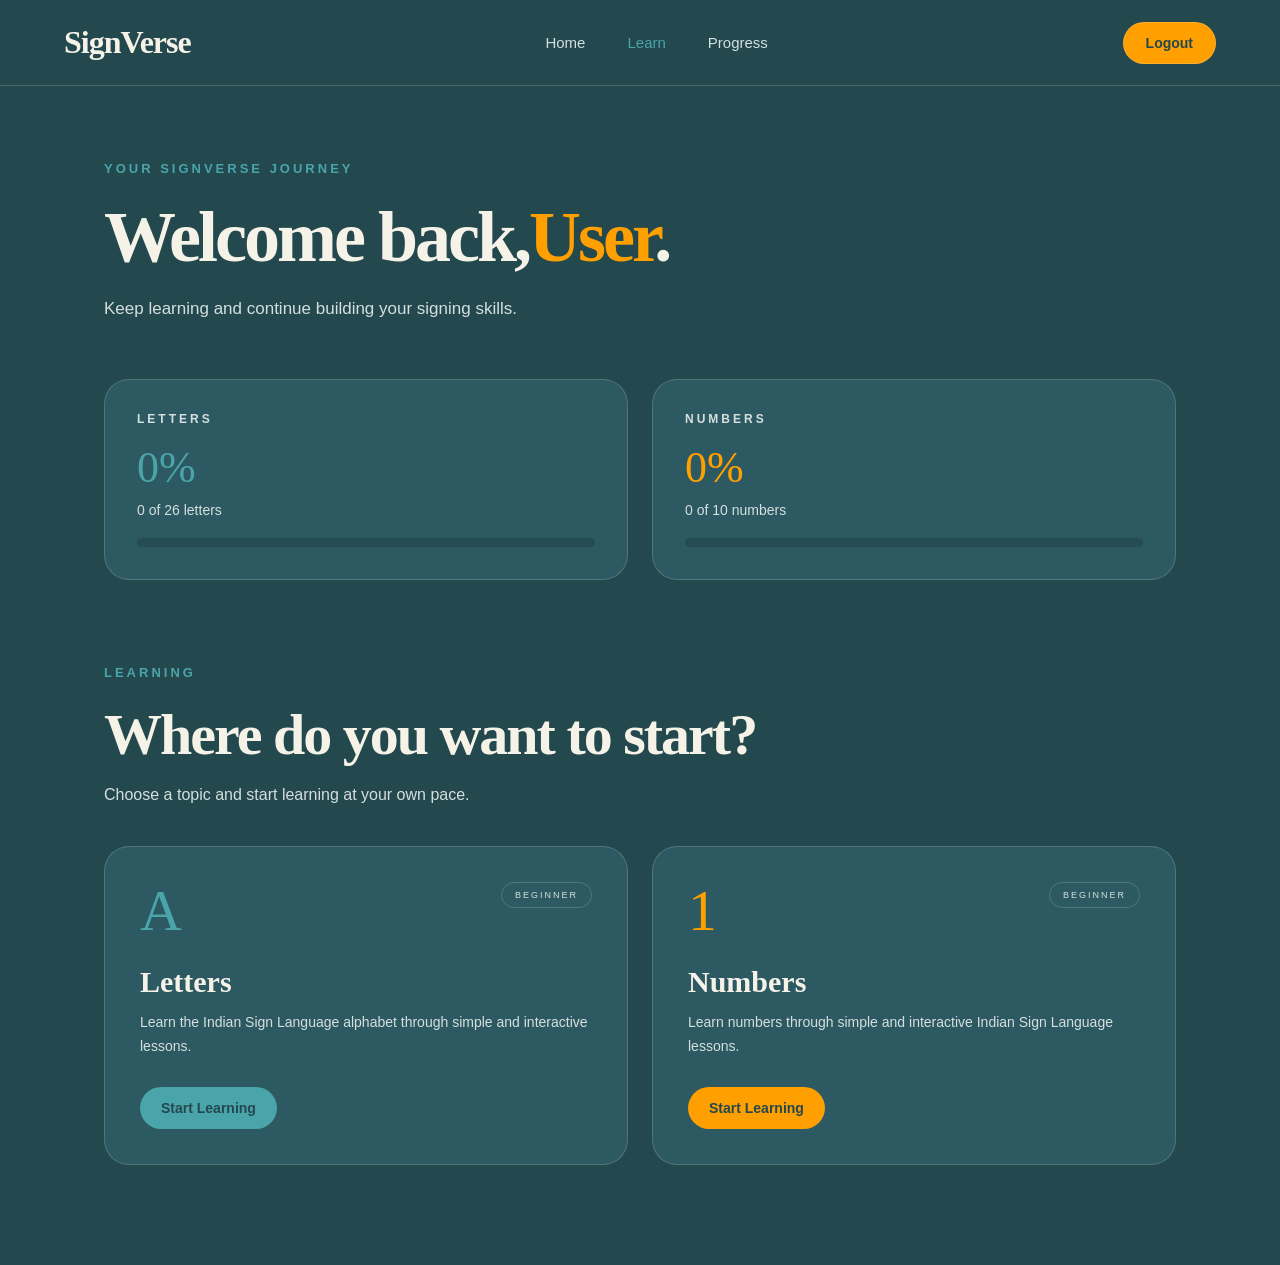
==== frontend/dashboard.html @ 5e66e823 "Add dashboard page" ====
<!DOCTYPE html>
<html lang="en">
<head>
    <meta charset="UTF-8">
    <meta
        name="viewport"
        content="width=device-width, initial-scale=1.0"
    >
    <title>Dashboard | SignVerse</title>
    <style>
        /* COLOR PALETTE */
        :root {
            --dark-teal: #23484E;
            --blue-teal: #386875;
            --teal: #4AA5AA;
            --orange: #FFA000;
            --cream: #F5F2E8;
            --light-text: #D5DFDD;
            --muted-text: #A8B9B8;
            --border: rgba(245, 242, 232, 0.18);
        }
        /* GLOBAL STYLES */
        * {
            margin: 0;
            padding: 0;
            box-sizing: border-box;
        }
        html {
            scroll-behavior: smooth;
        }
        body {
            background-color: var(--dark-teal);
            color: var(--cream);
            font-family: Arial, Helvetica, sans-serif;
            min-height: 100vh;
            overflow-x: hidden;
        }
        a {
            text-decoration: none;
        }
        /* HEADER */
        .header {
            width: 100%;
            height: 86px;
            display: flex;
            align-items: center;
            justify-content: space-between;
            padding: 0 5%;
            background-color: var(--dark-teal);
            border-bottom: 1px solid var(--border);
            position: relative;
            z-index: 10;
        }
        /*LOGO*/
        .logo {
            color: var(--cream);
            font-family: Georgia, "Times New Roman", serif;
            font-size: 32px;
            font-weight: bold;
            letter-spacing: -1px;
        }
        .logo:hover {
            color: var(--cream);
        }
        /*NAVIGATION*/
        .header-nav {
            display: flex;
            align-items: center;
            gap: 42px;
        }
        .header-nav a {
            color: var(--light-text);
            font-size: 15px;
            transition: color 0.3s ease;
        }
        .header-nav a:hover {
            color: var(--orange);
        }
        .header-nav a.active {
            color: var(--teal);
        }
        /*LOGOUT*/
        .logout-button {
            padding: 12px 22px;
            border: 1px solid var(--border);
            border-radius: 25px;
            background-color: var(--orange);
            color: var(--dark-teal);
            font-size: 14px;
            font-weight: bold;
            text-decoration: none;
            cursor: pointer;
            transition: all 0.3s ease;
            text-decoration: none;

        }
        .logout-button:hover {
            background-color: var(--orange);
            border-color: var(--orange);
            color: var(--dark-teal);
            transform: translateY(-2px);
        }
        /*DASHBOARD*/
        .dashboard {
            width: 100%;
            max-width: 1200px;
            margin: 0 auto;
            padding: 75px 5% 100px;
        }
        /*WELCOME SECTION*/
        .dashboard-welcome {
            margin-bottom: 55px;
        }
        .small-heading {
            color: var(--teal);
            font-size: 13px;
            font-weight: 600;
            letter-spacing: 3px;
            text-transform: uppercase;
            margin-bottom: 25px;
        }
        .dashboard-welcome h1 {
            font-family: Georgia, "Times New Roman", serif;
            font-size: clamp(48px, 6vw, 72px);
            font-weight: 700;
            line-height: 1;
            letter-spacing: -3px;
            margin-bottom: 22px;
        }
        .dashboard-welcome h1 span {
            color: var(--orange);
        }
        .dashboard-welcome > p:last-child {
            color: var(--light-text);
            font-size: 17px;
            line-height: 1.7;
        }
        /*PROGRESS SECTION*/
        .progress-section {
            width: 100%;
            margin-bottom: 85px;
        }
        .progress-cards {
            display: grid;
            grid-template-columns: repeat(2, 1fr);
            gap: 24px;
        }
        /*PROGRESS CARD*/
        .progress-card {
            padding: 32px;
            background-color: rgba(56, 104, 117, 0.55);
            border: 1px solid var(--border);
            border-radius: 25px;
            transition:
                transform 0.3s ease,
                background-color 0.3s ease,
                border-color 0.3s ease;
        }
        .progress-card:hover {
            transform: translateY(-5px);
            background-color: rgba(56, 104, 117, 0.75);
            border-color: rgba(245, 242, 232, 0.28);
        }
        /*CARD LABEL*/
        .progress-card-label {
            color: var(--light-text);
            font-size: 12px;
            font-weight: 600;
            letter-spacing: 3px;
            margin-bottom: 20px;
        }
        /*PERCENTAGE*/
        .progress-percentage {
            font-family: Georgia, "Times New Roman", serif;
            font-size: 44px;
            line-height: 1;
            margin-bottom: 12px;
        }
        .letters-percentage {
            color: var(--teal);
        }
        .numbers-percentage {
            color: var(--orange);
        }
        /*PROGRESS TEXT*/
        .progress-text {
            color: var(--light-text);
            font-size: 14px;
            margin-bottom: 20px;
        }
        /*PROGRESS BAR*/
        .progress-bar {
            width: 100%;
            height: 9px;
            background-color: rgba(35, 72, 78, 0.75);
            border-radius: 20px;
            overflow: hidden;
        }
        .progress-fill {
            height: 100%;
            width: 0%;
            border-radius: 20px;
            transition: width 0.6s ease;
        }
        .letters-fill {
            background-color: var(--teal);
        }
        .numbers-fill {
            background-color: var(--orange);
        }
        /*LEARNING SECTION*/
        .learning-section {
            width: 100%;
        }
        .learning-heading {
            margin-bottom: 38px;
        }
        .learning-heading h2 {
            font-family: Georgia, "Times New Roman", serif;
            font-size: clamp(40px, 5vw, 58px);
            line-height: 1.05;
            letter-spacing: -2px;
            margin-bottom: 15px;
        }
        .learning-heading p:last-child {
            color: var(--light-text);
            font-size: 16px;
            line-height: 1.7;
        }
        /*LEARNING CARDS*/
        .learning-cards {
            display: grid;
            grid-template-columns: repeat(2, 1fr);
            gap: 24px;
        }
        .learning-card {
            position: relative;
            min-height: 285px;
            padding: 35px;
            background-color: rgba(56, 104, 117, 0.55);
            border: 1px solid var(--border);
            border-radius: 25px;
            display: flex;
            flex-direction: column;
            justify-content: space-between;
            overflow: hidden;
            transition:
                transform 0.3s ease,
                background-color 0.3s ease,
                border-color 0.3s ease;
        }
        .learning-card:hover {
            transform: translateY(-5px);
            background-color: rgba(56, 104, 117, 0.75);
        }
        .letters-card:hover {
            border-color: var(--teal);
        }
        .numbers-card:hover {
            border-color: var(--orange);
        }
        /*CARD TOP*/
        .learning-card-top {
            display: flex;
            justify-content: space-between;
            align-items: flex-start;
        }
        /*LARGE SYMBOL*/
        .learning-symbol {
            font-family: Georgia, "Times New Roman", serif;
            font-size: 58px;
            line-height: 1;
        }
        .letters-card .learning-symbol {
            color: var(--teal);
        }
        .numbers-card .learning-symbol {
            color: var(--orange);
        }
        /*LEVEL BADGE*/
        .level-badge {
            padding: 7px 13px;
            border: 1px solid var(--border);
            border-radius: 20px;
            color: var(--light-text);
            font-size: 9px;
            letter-spacing: 2px;
            text-transform: uppercase;
        }
        /*CARD CONTENT*/
        .learning-card-content {
            margin-top: 25px;
        }
        .learning-card-content h3 {
            font-family: Georgia, "Times New Roman", serif;
            font-size: 30px;
            margin-bottom: 12px;
            color: var(--cream);
        }
        .learning-card-content p {
            color: var(--light-text);
            font-size: 14px;
            line-height: 1.7;
            max-width: 450px;
        }
        /*START LEARNING BUTTON*/
        .learning-button {
            display: inline-flex;
            align-items: center;
            justify-content: center;
            width: fit-content;
            margin-top: 28px;
            padding: 13px 21px;
            border: none;
            border-radius: 30px;
            text-decoration: none;
            font-size: 14px;
            font-weight: bold;
            cursor: pointer;
            transition:
                transform 0.3s ease,
                background-color 0.3s ease;
        }
        .learning-button:hover {
            transform: translateY(-3px);
        }
        /* LETTERS BUTTON */
        .letters-button {
            background-color: var(--teal);
            color: var(--dark-teal);
        }
        .letters-button:hover {
            background-color: #66B8BC;
        }
        /* NUMBERS BUTTON */
        .numbers-button {
            background-color: var(--orange);
            color: var(--dark-teal);
        }
        .numbers-button:hover {
            background-color: #FFB52E;
        }
        /*RESPONSIVE DESIGN*/
        @media (max-width: 900px) {
            .dashboard {
                padding: 65px 6% 80px;
            }
            .progress-cards {
                grid-template-columns: 1fr;
            }
            .learning-cards {
                grid-template-columns: 1fr;
            }
        }
        /* TABLET */
        @media (max-width: 800px) {
            .header {
                height: 75px;
                padding: 0 6%;
            }
            .logo {
                font-size: 27px;
            }
            .header-nav {
                gap: 22px;
            }
            .header-nav a {
                font-size: 13px;
            }
            .logout-button {
                padding: 10px 18px;
                font-size: 13px;
            }
            .dashboard {
                padding: 60px 6% 75px;
            }
            .dashboard-welcome {
                margin-bottom: 45px;
            }
            .dashboard-welcome h1 {
                font-size: clamp(45px, 8vw, 62px);
            }
            .learning-heading h2 {
                font-size: 45px;
            }
        }
        /* MOBILE */
        @media (max-width: 550px) {
            .header {
                height: auto;
                min-height: 70px;
                padding: 15px 5%;
                flex-wrap: wrap;
                gap: 15px;
            }
            .logo {
                font-size: 25px;
            }
            .header-nav {
                order: 3;
                width: 100%;
                justify-content: center;
                padding-top: 13px;
                border-top: 1px solid var(--border);
                gap: 28px;
            }
            .header-nav a {
                font-size: 12px;
            }
            .logout-button {
                padding: 9px 16px;
            }
            .dashboard {
                padding: 55px 5% 65px;
            }
            .small-heading {
                font-size: 11px;
                letter-spacing: 2px;
            }
            .dashboard-welcome h1 {
                font-size: 43px;
                letter-spacing: -2px;
            }
            .dashboard-welcome > p:last-child {
                font-size: 15px;
            }
            .progress-card {
                padding: 28px;
            }
            .progress-percentage {
                font-size: 40px;
            }
            .learning-heading h2 {
                font-size: 38px;
            }
            .learning-card {
                min-height: 270px;
                padding: 28px;
            }
            .learning-symbol {
                font-size: 52px;
            }
            .learning-card-content h3 {
                font-size: 27px;
            }
        }
    </style>
</head>
<body>
    <!-- HEADER -->
    <header class="header">
        <!-- LOGO -->
        <a href="dashboard.html" class="logo"> SignVerse </a>
        <!-- NAVIGATION -->
        <nav class="header-nav"> <a href="index.html"> Home </a>
            <a href="dashboard.html" class="active" > Learn </a>
            <a href="dashboard.html"> Progress </a>
        </nav>
        <!-- LOGOUT -->
        <button class="logout-button" id="logout-button"> Logout </button>
    </header>
    <!-- MAIN DASHBOARD -->
    <main class="dashboard">
        <!-- WELCOME -->
        <section class="dashboard-welcome">
            <p class="small-heading"> Your SignVerse Journey </p>
            <h1>Welcome back,<span id="user-name">User</span>.</h1>
            <p>Keep learning and continue building your signing skills.</p>
        </section>
        <!-- PROGRESS -->
        <section class="progress-section">
            <div class="progress-cards">
                <!-- LETTERS PROGRESS -->
                <div class="progress-card letters-progress-card">
                    <p class="progress-card-label">LETTERS</p>
                    <div class="progress-percentage letters-percentage" id="letters-progress"> 0% </div>
                    <p class="progress-text" id="letters-progress-text"> 0 of 26 letters</p>
                    <div class="progress-bar">
                        <div class="progress-fill letters-fill" id="letters-progress-fill"></div>
                    </div>
                </div>
                <!-- NUMBERS PROGRESS -->
                <div class="progress-card numbers-progress-card">
                    <p class="progress-card-label"> NUMBERS </p>
                    <div class="progress-percentage numbers-percentage" id="numbers-progress" >0%</div>
                    <p class="progress-text" id="numbers-progress-text">0 of 10 numbers</p>
                    <div class="progress-bar">
                        <div class="progress-fill numbers-fill" id="numbers-progress-fill"></div>
                    </div>
                </div>
            </div>
        </section>
        <!-- LEARNING -->
        <section class="learning-section">
            <div class="learning-heading">
                <p class="small-heading"> Learning</p>
                <h2>Where do you want to start?</h2>
                <p>Choose a topic and start learning at your own pace.</p>
            </div>
            <!-- LEARNING CARDS -->
            <div class="learning-cards">
                <!-- LETTERS CARD -->
                <div class="learning-card letters-card">
                    <div>
                        <!-- CARD TOP -->
                        <div class="learning-card-top">
                            <div class="learning-symbol"> A </div>
                            <span class="level-badge"> Beginner </span>
                        </div>
                        <!-- CARD CONTENT -->
                        <div class="learning-card-content">
                            <h3> Letters </h3>
                            <p> Learn the Indian Sign Language alphabet through simple and interactive lessons.</p>
                        </div>
                    </div>
                    <!-- BUTTON -->
                    <a href="learning.html?type=letters" class="learning-button letters-button">Start Learning</a>
                </div>
                <!-- NUMBERS CARD -->
                <div class="learning-card numbers-card">
                    <div>
                        <!-- CARD TOP -->
                        <div class="learning-card-top">
                            <div class="learning-symbol">1</div>
                            <span class="level-badge"> Beginner</span>
                        </div>
                        <!-- CARD CONTENT -->
                        <div class="learning-card-content">
                            <h3>Numbers</h3>
                            <p>Learn numbers through simple and interactive Indian Sign Language lessons.</p>
                        </div>
                    </div>
                    <!-- BUTTON -->
                    <a href="learning.html?type=numbers" class="learning-button numbers-button">Start Learning</a>
                </div>
            </div>
        </section>
    </main>
    <!-- JAVASCRIPT -->
    <script src="js/script.js"></script>
</body>
</html>
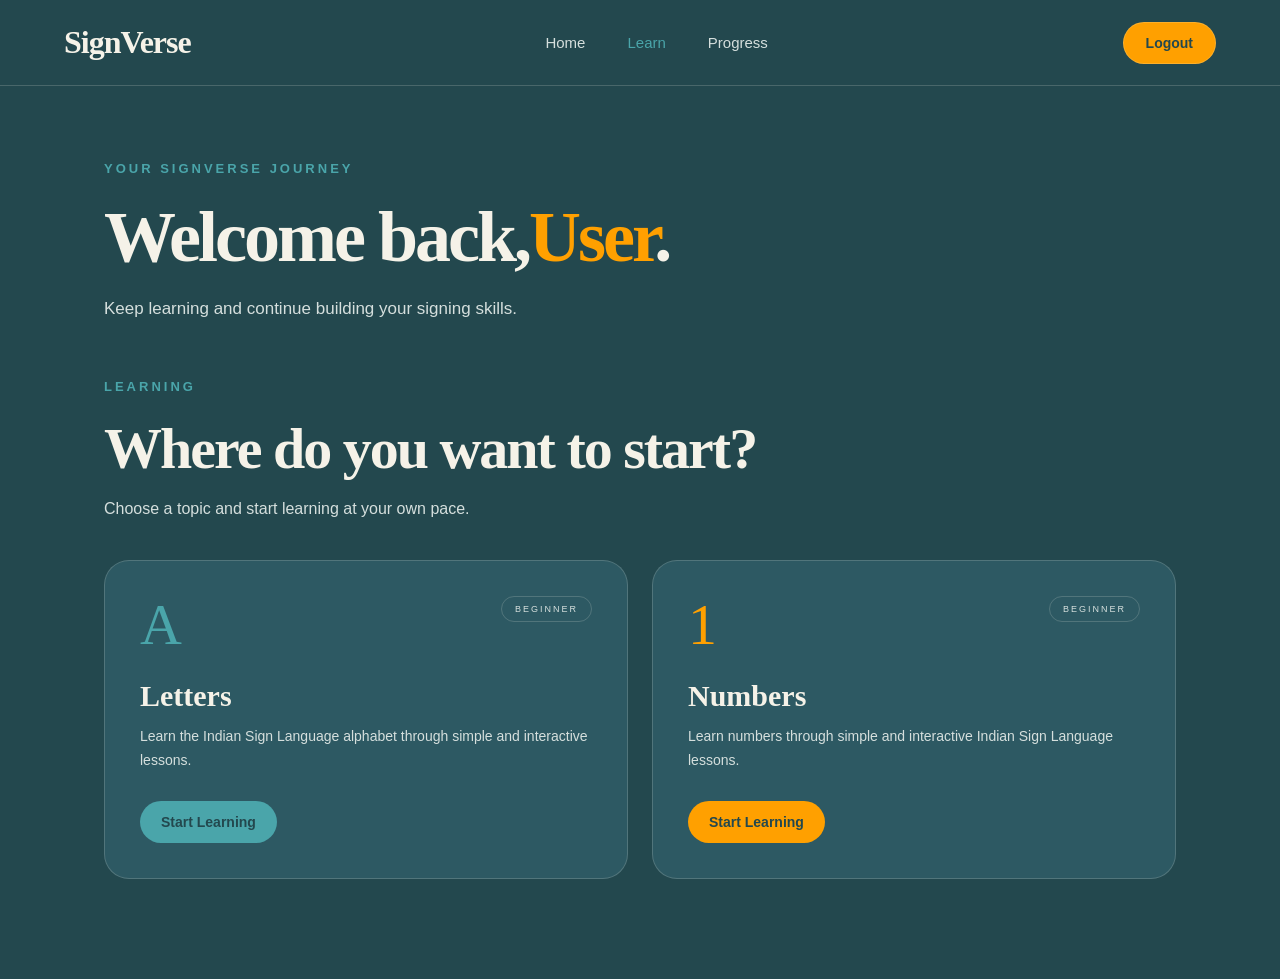
==== commit 4305fcd4: "Add sign language letter images and update frontend" ====
--- a/frontend/dashboard.html
+++ b/frontend/dashboard.html
@@ -452,9 +452,10 @@
         <!-- LOGO -->
         <a href="dashboard.html" class="logo"> SignVerse </a>
         <!-- NAVIGATION -->
-        <nav class="header-nav"> <a href="index.html"> Home </a>
-            <a href="dashboard.html" class="active" > Learn </a>
-            <a href="dashboard.html"> Progress </a>
+        <nav class="header-nav">
+            <a href="index.html">Home</a>
+            <a href="dashboard.html" class="active">Learn</a>
+            <a href="progress.html">Progress</a>
         </nav>
         <!-- LOGOUT -->
         <button class="logout-button" id="logout-button"> Logout </button>
@@ -466,29 +467,6 @@
             <p class="small-heading"> Your SignVerse Journey </p>
             <h1>Welcome back,<span id="user-name">User</span>.</h1>
             <p>Keep learning and continue building your signing skills.</p>
-        </section>
-        <!-- PROGRESS -->
-        <section class="progress-section">
-            <div class="progress-cards">
-                <!-- LETTERS PROGRESS -->
-                <div class="progress-card letters-progress-card">
-                    <p class="progress-card-label">LETTERS</p>
-                    <div class="progress-percentage letters-percentage" id="letters-progress"> 0% </div>
-                    <p class="progress-text" id="letters-progress-text"> 0 of 26 letters</p>
-                    <div class="progress-bar">
-                        <div class="progress-fill letters-fill" id="letters-progress-fill"></div>
-                    </div>
-                </div>
-                <!-- NUMBERS PROGRESS -->
-                <div class="progress-card numbers-progress-card">
-                    <p class="progress-card-label"> NUMBERS </p>
-                    <div class="progress-percentage numbers-percentage" id="numbers-progress" >0%</div>
-                    <p class="progress-text" id="numbers-progress-text">0 of 10 numbers</p>
-                    <div class="progress-bar">
-                        <div class="progress-fill numbers-fill" id="numbers-progress-fill"></div>
-                    </div>
-                </div>
-            </div>
         </section>
         <!-- LEARNING -->
         <section class="learning-section">
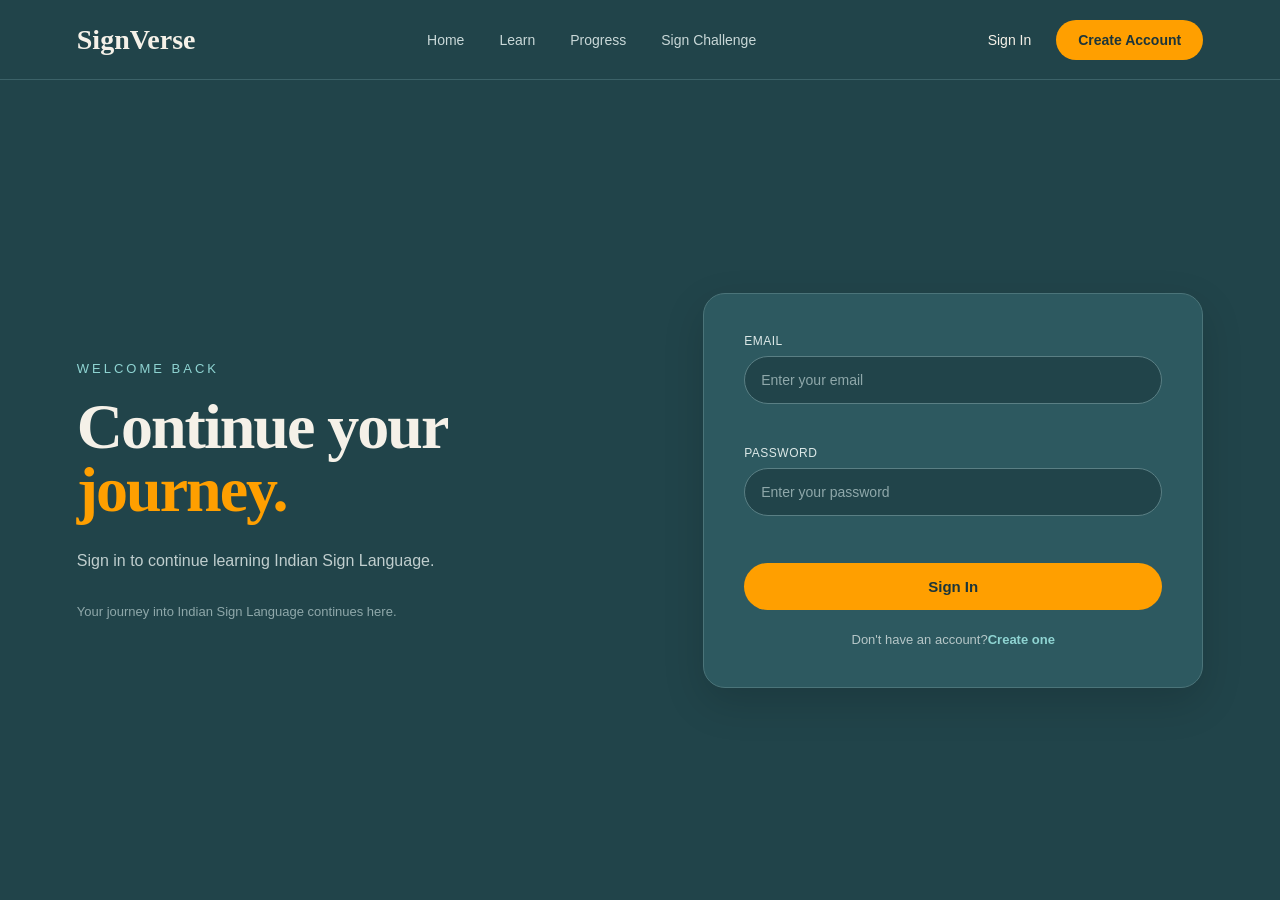
==== commit f17b35d7: "Complete SignVerse frontend and sign challenge" ====
--- a/frontend/dashboard.html
+++ b/frontend/dashboard.html
@@ -456,6 +456,7 @@
             <a href="index.html">Home</a>
             <a href="dashboard.html" class="active">Learn</a>
             <a href="progress.html">Progress</a>
+            <a href="sign_challenge.html">Sign Challenge</a>
         </nav>
         <!-- LOGOUT -->
         <button class="logout-button" id="logout-button"> Logout </button>
